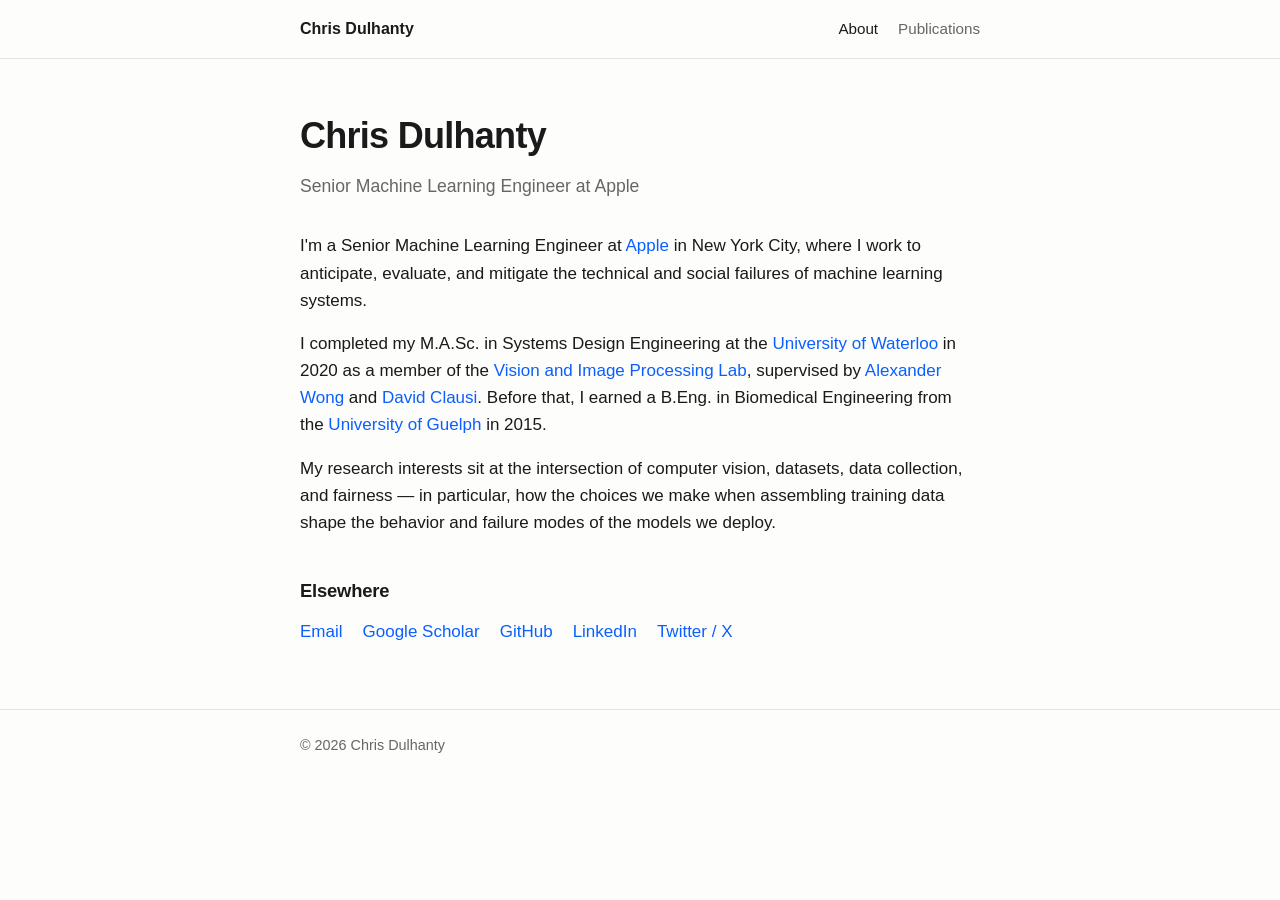
==== index.html @ ca787e2f "Migrate WordPress site to static HTML/CSS Recreates chrisdulhanty.com as a zero-build static site so" ====
<!doctype html>
<html lang="en">
<head>
  <meta charset="utf-8" />
  <meta name="viewport" content="width=device-width, initial-scale=1" />
  <title>Chris Dulhanty</title>
  <meta name="description" content="Chris Dulhanty — Senior Machine Learning Engineer at Apple. Research in computer vision, datasets, and fairness." />
  <meta name="author" content="Chris Dulhanty" />
  <link rel="canonical" href="https://chrisdulhanty.com/" />
  <link rel="stylesheet" href="styles.css" />
  <link rel="icon" href="data:image/svg+xml,<svg xmlns=%22http://www.w3.org/2000/svg%22 viewBox=%220 0 100 100%22><text y=%22.9em%22 font-size=%2290%22>C</text></svg>" />
</head>
<body>
  <header class="site-header">
    <div class="container">
      <a class="brand" href="/">Chris Dulhanty</a>
      <nav class="nav">
        <a href="/" class="active">About</a>
        <a href="/publications.html">Publications</a>
      </nav>
    </div>
  </header>

  <main class="container">
    <section class="hero">
      <h1>Chris Dulhanty</h1>
      <p class="tagline">Senior Machine Learning Engineer at Apple</p>
    </section>

    <section class="prose">
      <p>
        I'm a Senior Machine Learning Engineer at
        <a href="https://www.apple.com/" rel="noopener">Apple</a> in New York
        City, where I work to anticipate, evaluate, and mitigate the technical
        and social failures of machine learning systems.
      </p>

      <p>
        I completed my M.A.Sc. in Systems Design Engineering at the
        <a href="https://uwaterloo.ca/" rel="noopener">University of Waterloo</a>
        in 2020 as a member of the
        <a href="https://uwaterloo.ca/vision-image-processing-lab/" rel="noopener">Vision
        and Image Processing Lab</a>, supervised by
        <a href="https://uwaterloo.ca/vision-image-processing-lab/people-profiles/alexander-wong" rel="noopener">Alexander Wong</a>
        and
        <a href="https://uwaterloo.ca/systems-design-engineering/profile/dclausi" rel="noopener">David Clausi</a>.
        Before that, I earned a B.Eng. in Biomedical Engineering from the
        <a href="https://www.uoguelph.ca/" rel="noopener">University of Guelph</a>
        in 2015.
      </p>

      <p>
        My research interests sit at the intersection of computer vision,
        datasets, data collection, and fairness — in particular, how the
        choices we make when assembling training data shape the behavior and
        failure modes of the models we deploy.
      </p>

      <h2>Elsewhere</h2>
      <ul class="links">
        <li><a href="mailto:chris@chrisdulhanty.com">Email</a></li>
        <li><a href="https://scholar.google.ca/citations?user=_3yBqOgAAAAJ" rel="noopener">Google Scholar</a></li>
        <li><a href="https://github.com/cdulhanty" rel="noopener">GitHub</a></li>
        <li><a href="https://www.linkedin.com/in/chris-dulhanty/" rel="noopener">LinkedIn</a></li>
        <li><a href="https://x.com/chris_dee" rel="noopener">Twitter / X</a></li>
      </ul>
    </section>
  </main>

  <footer class="site-footer">
    <div class="container">
      <p>&copy; <span id="year">2026</span> Chris Dulhanty</p>
    </div>
  </footer>

  <script>document.getElementById('year').textContent = new Date().getFullYear();</script>
</body>
</html>
---- styles.css ----
:root {
  --text: #1a1a1a;
  --muted: #666;
  --bg: #fdfdfb;
  --accent: #0b5fff;
  --border: #e5e5e2;
  --max: 720px;
}

* { box-sizing: border-box; }

html { -webkit-text-size-adjust: 100%; }

body {
  margin: 0;
  color: var(--text);
  background: var(--bg);
  font-family: -apple-system, BlinkMacSystemFont, "Segoe UI", "Helvetica Neue",
    Helvetica, Arial, sans-serif;
  font-size: 17px;
  line-height: 1.6;
  -webkit-font-smoothing: antialiased;
}

a {
  color: var(--accent);
  text-decoration: none;
  border-bottom: 1px solid transparent;
  transition: border-color 0.15s ease;
}
a:hover { border-bottom-color: var(--accent); }

.container {
  max-width: var(--max);
  margin: 0 auto;
  padding: 0 1.25rem;
}

.site-header {
  border-bottom: 1px solid var(--border);
  padding: 1rem 0;
  background: var(--bg);
}
.site-header .container {
  display: flex;
  align-items: center;
  justify-content: space-between;
  gap: 1rem;
  flex-wrap: wrap;
}
.brand {
  font-weight: 600;
  color: var(--text);
  border-bottom: none;
  font-size: 1rem;
}
.nav {
  display: flex;
  gap: 1.25rem;
}
.nav a {
  color: var(--muted);
  border-bottom: none;
  font-size: 0.95rem;
}
.nav a:hover,
.nav a.active { color: var(--text); }

.hero {
  margin: 3rem 0 2rem;
}
.hero h1 {
  font-size: 2.25rem;
  margin: 0 0 0.5rem;
  letter-spacing: -0.02em;
}
.tagline {
  color: var(--muted);
  margin: 0;
  font-size: 1.1rem;
}

.prose { margin-bottom: 4rem; }
.prose h2 {
  font-size: 1.15rem;
  margin: 2.5rem 0 0.75rem;
  letter-spacing: -0.01em;
}
.prose p { margin: 0 0 1rem; }

.links {
  list-style: none;
  padding: 0;
  margin: 0;
  display: flex;
  flex-wrap: wrap;
  gap: 0.5rem 1.25rem;
}

.pubs {
  list-style: none;
  padding: 0;
  margin: 0;
  counter-reset: pub;
}
.pub {
  padding: 1.25rem 0;
  border-bottom: 1px solid var(--border);
  counter-increment: pub;
}
.pub:last-child { border-bottom: none; }
.pub-title {
  font-weight: 600;
  margin: 0 0 0.25rem;
  color: var(--text);
}
.pub-authors {
  margin: 0 0 0.1rem;
  color: var(--muted);
  font-size: 0.95rem;
}
.pub-venue {
  margin: 0 0 0.4rem;
  color: var(--muted);
  font-size: 0.9rem;
  font-style: italic;
}
.pub-links {
  margin: 0;
  font-size: 0.9rem;
}

.note {
  margin-top: 2rem;
  color: var(--muted);
  font-size: 0.95rem;
}

.site-footer {
  border-top: 1px solid var(--border);
  padding: 1.5rem 0;
  color: var(--muted);
  font-size: 0.9rem;
}
.site-footer p { margin: 0; }

@media (prefers-color-scheme: dark) {
  :root {
    --text: #ececec;
    --muted: #9a9a9a;
    --bg: #111214;
    --accent: #6ea8ff;
    --border: #2a2b2f;
  }
}

@media (max-width: 520px) {
  .hero h1 { font-size: 1.85rem; }
  body { font-size: 16px; }
}
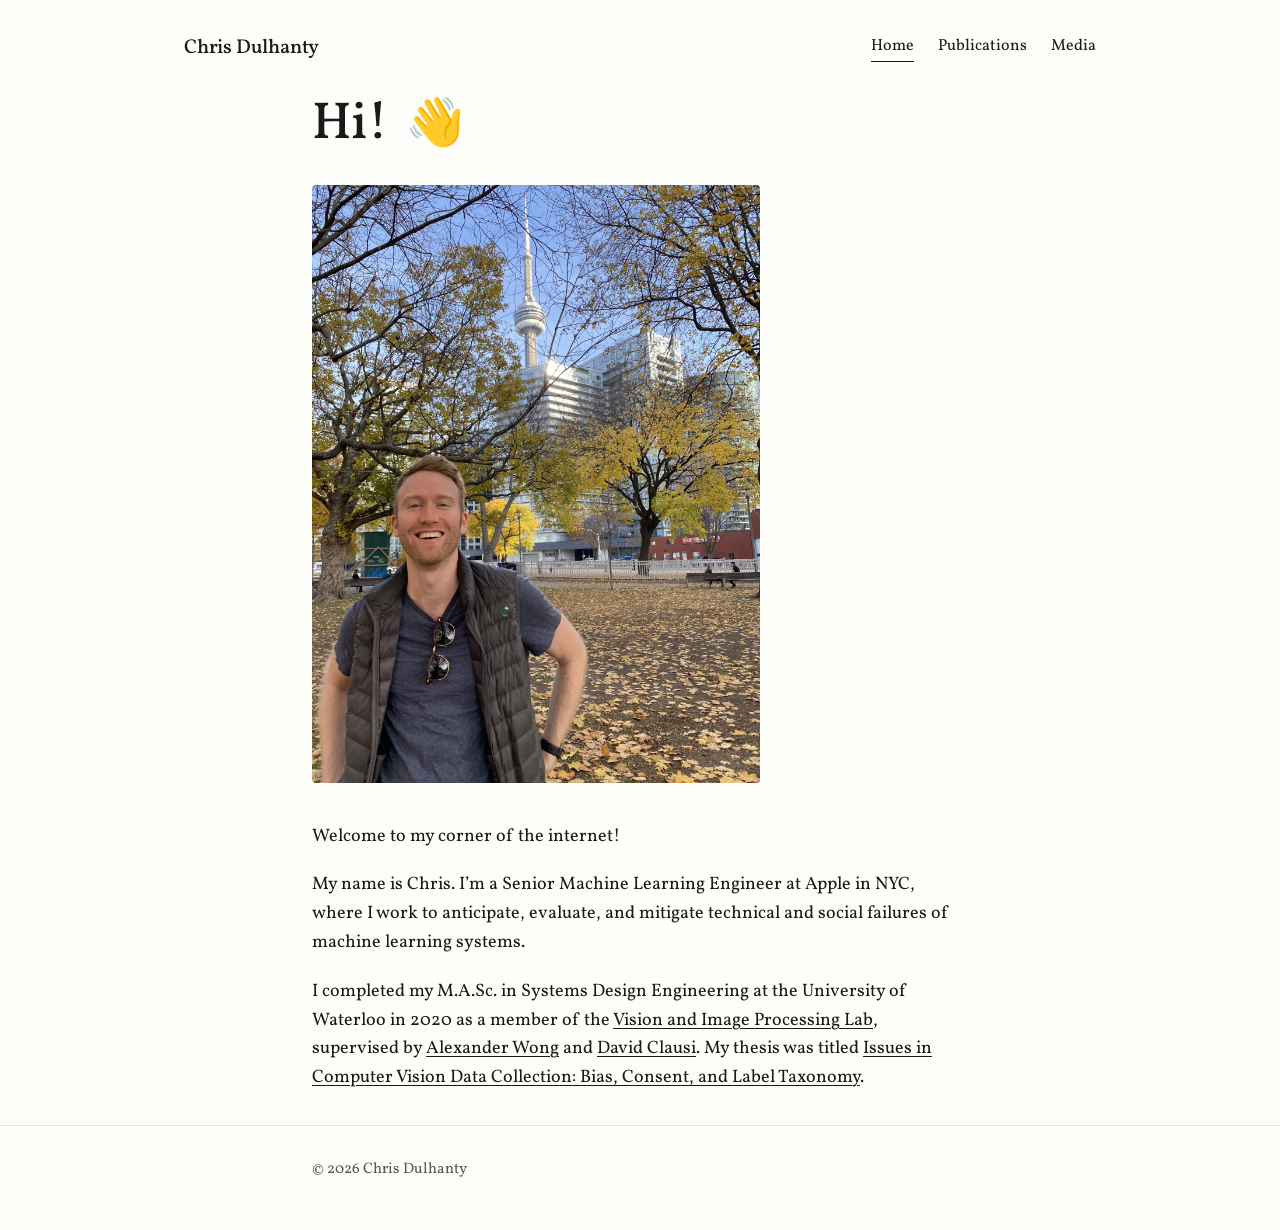
==== commit 689c4d2e: "Rebuild site from Safari webarchives with exact original content Parsed the three .webarchive files " ====
--- a/index.html
+++ b/index.html
@@ -1,70 +1,57 @@
 <!doctype html>
-<html lang="en">
+<html lang="en-US">
 <head>
   <meta charset="utf-8" />
   <meta name="viewport" content="width=device-width, initial-scale=1" />
   <title>Chris Dulhanty</title>
-  <meta name="description" content="Chris Dulhanty — Senior Machine Learning Engineer at Apple. Research in computer vision, datasets, and fairness." />
+  <meta name="description" content="Chris Dulhanty — Senior Machine Learning Engineer at Apple." />
   <meta name="author" content="Chris Dulhanty" />
   <link rel="canonical" href="https://chrisdulhanty.com/" />
   <link rel="stylesheet" href="styles.css" />
-  <link rel="icon" href="data:image/svg+xml,<svg xmlns=%22http://www.w3.org/2000/svg%22 viewBox=%220 0 100 100%22><text y=%22.9em%22 font-size=%2290%22>C</text></svg>" />
+  <link rel="icon" href="data:image/svg+xml,<svg xmlns=%22http://www.w3.org/2000/svg%22 viewBox=%220 0 100 100%22><text y=%22.85em%22 font-size=%2290%22 font-family=%22serif%22>C</text></svg>" />
 </head>
 <body>
+  <a class="skip-link" href="#main">Skip to content</a>
+
   <header class="site-header">
-    <div class="container">
-      <a class="brand" href="/">Chris Dulhanty</a>
-      <nav class="nav">
-        <a href="/" class="active">About</a>
+    <div class="container header-inner">
+      <p class="site-title"><a href="/">Chris Dulhanty</a></p>
+      <nav class="site-nav" aria-label="Primary">
+        <a href="/" class="active">Home</a>
         <a href="/publications.html">Publications</a>
+        <a href="/media.html">Media</a>
       </nav>
     </div>
   </header>
 
-  <main class="container">
-    <section class="hero">
-      <h1>Chris Dulhanty</h1>
-      <p class="tagline">Senior Machine Learning Engineer at Apple</p>
-    </section>
+  <main id="main" class="container">
+    <h1 class="page-title">Hi! <span class="wave" aria-hidden="true">👋</span></h1>
 
-    <section class="prose">
+    <figure class="profile">
+      <img src="assets/images/profile.jpg" alt="Portrait of Chris Dulhanty" width="768" height="1024" />
+    </figure>
+
+    <div class="prose">
+      <p>Welcome to my corner of the internet!</p>
+
       <p>
-        I'm a Senior Machine Learning Engineer at
-        <a href="https://www.apple.com/" rel="noopener">Apple</a> in New York
-        City, where I work to anticipate, evaluate, and mitigate the technical
-        and social failures of machine learning systems.
+        My name is Chris. I&rsquo;m a Senior Machine Learning Engineer at
+        Apple in NYC, where I work to anticipate, evaluate, and mitigate
+        technical and social failures of machine learning systems.
       </p>
 
       <p>
         I completed my M.A.Sc. in Systems Design Engineering at the
-        <a href="https://uwaterloo.ca/" rel="noopener">University of Waterloo</a>
-        in 2020 as a member of the
+        University of Waterloo in 2020 as a member of the
         <a href="https://uwaterloo.ca/vision-image-processing-lab/" rel="noopener">Vision
         and Image Processing Lab</a>, supervised by
-        <a href="https://uwaterloo.ca/vision-image-processing-lab/people-profiles/alexander-wong" rel="noopener">Alexander Wong</a>
+        <a href="http://www.eng.uwaterloo.ca/~a28wong/" rel="noopener">Alexander Wong</a>
         and
         <a href="https://uwaterloo.ca/systems-design-engineering/profile/dclausi" rel="noopener">David Clausi</a>.
-        Before that, I earned a B.Eng. in Biomedical Engineering from the
-        <a href="https://www.uoguelph.ca/" rel="noopener">University of Guelph</a>
-        in 2015.
+        My thesis was titled
+        <a href="https://uwspace.uwaterloo.ca/handle/10012/16414" rel="noopener">Issues in Computer Vision Data Collection: Bias, Consent, and Label Taxonomy</a>.
       </p>
-
-      <p>
-        My research interests sit at the intersection of computer vision,
-        datasets, data collection, and fairness — in particular, how the
-        choices we make when assembling training data shape the behavior and
-        failure modes of the models we deploy.
-      </p>
-
-      <h2>Elsewhere</h2>
-      <ul class="links">
-        <li><a href="mailto:chris@chrisdulhanty.com">Email</a></li>
-        <li><a href="https://scholar.google.ca/citations?user=_3yBqOgAAAAJ" rel="noopener">Google Scholar</a></li>
-        <li><a href="https://github.com/cdulhanty" rel="noopener">GitHub</a></li>
-        <li><a href="https://www.linkedin.com/in/chris-dulhanty/" rel="noopener">LinkedIn</a></li>
-        <li><a href="https://x.com/chris_dee" rel="noopener">Twitter / X</a></li>
-      </ul>
-    </section>
+    </div>
   </main>
 
   <footer class="site-footer">
--- a/styles.css
+++ b/styles.css
@@ -1,10 +1,30 @@
+/* Fonts — served locally, same as the original Twenty Twenty-Five theme */
+@font-face {
+  font-family: "Vollkorn";
+  src: url("assets/fonts/Vollkorn.woff2") format("woff2-variations");
+  font-weight: 100 900;
+  font-style: normal;
+  font-display: swap;
+}
+@font-face {
+  font-family: "Fira Code";
+  src: url("assets/fonts/FiraCode.woff2") format("woff2-variations");
+  font-weight: 100 900;
+  font-style: normal;
+  font-display: swap;
+}
+
 :root {
   --text: #1a1a1a;
-  --muted: #666;
-  --bg: #fdfdfb;
-  --accent: #0b5fff;
-  --border: #e5e5e2;
-  --max: 720px;
+  --muted: #555;
+  --bg: #fdfdf9;
+  --accent: #1a1a1a;
+  --accent-hover: #7e6c39;
+  --border: #1a1a1a1a;
+  --content-max: 44rem;
+  --wide-max: 60rem;
+  --serif: "Vollkorn", Georgia, "Times New Roman", serif;
+  --mono: "Fira Code", ui-monospace, SFMono-Regular, Menlo, monospace;
 }
 
 * { box-sizing: border-box; }
@@ -15,146 +35,192 @@
   margin: 0;
   color: var(--text);
   background: var(--bg);
-  font-family: -apple-system, BlinkMacSystemFont, "Segoe UI", "Helvetica Neue",
-    Helvetica, Arial, sans-serif;
-  font-size: 17px;
+  font-family: var(--serif);
+  font-size: 1.125rem;
   line-height: 1.6;
   -webkit-font-smoothing: antialiased;
+  text-rendering: optimizeLegibility;
 }
 
 a {
   color: var(--accent);
-  text-decoration: none;
-  border-bottom: 1px solid transparent;
-  transition: border-color 0.15s ease;
-}
-a:hover { border-bottom-color: var(--accent); }
+  text-decoration: underline;
+  text-underline-offset: 0.18em;
+  text-decoration-thickness: 1px;
+  transition: color 0.15s ease;
+}
+a:hover { color: var(--accent-hover); }
+
+.skip-link {
+  position: absolute;
+  left: -9999px;
+  top: auto;
+  width: 1px;
+  height: 1px;
+  overflow: hidden;
+}
+.skip-link:focus {
+  left: 1rem;
+  top: 1rem;
+  width: auto;
+  height: auto;
+  background: var(--bg);
+  padding: 0.5rem 1rem;
+  border: 1px solid var(--border);
+  z-index: 100;
+}
 
 .container {
-  max-width: var(--max);
+  max-width: var(--content-max);
   margin: 0 auto;
-  padding: 0 1.25rem;
-}
-
+  padding: 0 1.5rem;
+}
+
+/* --- Header --- */
 .site-header {
-  border-bottom: 1px solid var(--border);
-  padding: 1rem 0;
-  background: var(--bg);
-}
-.site-header .container {
+  padding: 2rem 0 1rem;
+}
+.header-inner {
+  max-width: var(--wide-max);
   display: flex;
   align-items: center;
   justify-content: space-between;
-  gap: 1rem;
+  gap: 1.5rem;
   flex-wrap: wrap;
 }
-.brand {
+.site-title {
+  margin: 0;
+  font-size: 1.25rem;
+  font-weight: 500;
+  letter-spacing: -0.01em;
+}
+.site-title a {
+  color: var(--text);
+  text-decoration: none;
+}
+.site-nav {
+  display: flex;
+  gap: 1.5rem;
+  font-size: 1rem;
+}
+.site-nav a {
+  color: var(--text);
+  text-decoration: none;
+  padding-bottom: 2px;
+  border-bottom: 1px solid transparent;
+}
+.site-nav a:hover,
+.site-nav a.active {
+  border-bottom-color: var(--text);
+}
+
+/* --- Main content --- */
+main { padding: 2rem 0 4rem; }
+
+.page-title {
+  font-size: clamp(2.25rem, 5vw, 3.25rem);
+  font-weight: 500;
+  letter-spacing: -0.01em;
+  line-height: 1.1;
+  margin: 1rem 0 2rem;
+}
+.page-title .wave {
+  display: inline-block;
+  font-size: 0.9em;
+  margin-left: 0.2em;
+}
+
+.profile {
+  margin: 0 0 2.5rem;
+}
+.profile img {
+  display: block;
+  width: 100%;
+  max-width: 28rem;
+  height: auto;
+  border-radius: 4px;
+}
+
+.prose p {
+  margin: 0 0 1.25rem;
+}
+.prose h2 {
+  font-size: 1.75rem;
+  font-weight: 500;
+  letter-spacing: -0.01em;
+  margin: 2.5rem 0 1rem;
+}
+.prose em {
+  font-style: italic;
+}
+.prose strong {
   font-weight: 600;
-  color: var(--text);
-  border-bottom: none;
-  font-size: 1rem;
-}
-.nav {
-  display: flex;
-  gap: 1.25rem;
-}
-.nav a {
-  color: var(--muted);
-  border-bottom: none;
-  font-size: 0.95rem;
-}
-.nav a:hover,
-.nav a.active { color: var(--text); }
-
-.hero {
-  margin: 3rem 0 2rem;
-}
-.hero h1 {
-  font-size: 2.25rem;
-  margin: 0 0 0.5rem;
-  letter-spacing: -0.02em;
-}
-.tagline {
-  color: var(--muted);
-  margin: 0;
-  font-size: 1.1rem;
-}
-
-.prose { margin-bottom: 4rem; }
-.prose h2 {
-  font-size: 1.15rem;
-  margin: 2.5rem 0 0.75rem;
-  letter-spacing: -0.01em;
-}
-.prose p { margin: 0 0 1rem; }
-
-.links {
+}
+
+/* --- Media page --- */
+.media-list {
   list-style: none;
   padding: 0;
   margin: 0;
-  display: flex;
-  flex-wrap: wrap;
-  gap: 0.5rem 1.25rem;
-}
-
-.pubs {
-  list-style: none;
-  padding: 0;
-  margin: 0;
-  counter-reset: pub;
-}
-.pub {
-  padding: 1.25rem 0;
+}
+.media-item {
+  padding: 1.5rem 0;
   border-bottom: 1px solid var(--border);
-  counter-increment: pub;
-}
-.pub:last-child { border-bottom: none; }
-.pub-title {
-  font-weight: 600;
-  margin: 0 0 0.25rem;
-  color: var(--text);
-}
-.pub-authors {
-  margin: 0 0 0.1rem;
+  display: grid;
+  grid-template-columns: 10rem 1fr;
+  gap: 1.5rem;
+  align-items: center;
+}
+.media-item:last-child { border-bottom: none; }
+.media-logo {
+  max-width: 100%;
+  max-height: 3rem;
+  height: auto;
+  width: auto;
+  object-fit: contain;
+}
+.media-item a {
+  font-size: 1.05rem;
+}
+
+@media (max-width: 560px) {
+  .media-item {
+    grid-template-columns: 1fr;
+    gap: 0.75rem;
+  }
+  .media-logo {
+    max-height: 2.5rem;
+    align-self: start;
+  }
+}
+
+/* --- Footer --- */
+.site-footer {
+  padding: 2rem 0 3rem;
   color: var(--muted);
   font-size: 0.95rem;
-}
-.pub-venue {
-  margin: 0 0 0.4rem;
-  color: var(--muted);
-  font-size: 0.9rem;
-  font-style: italic;
-}
-.pub-links {
-  margin: 0;
-  font-size: 0.9rem;
-}
-
-.note {
+  border-top: 1px solid var(--border);
   margin-top: 2rem;
-  color: var(--muted);
-  font-size: 0.95rem;
-}
-
-.site-footer {
-  border-top: 1px solid var(--border);
-  padding: 1.5rem 0;
-  color: var(--muted);
-  font-size: 0.9rem;
 }
 .site-footer p { margin: 0; }
 
+/* --- Dark mode --- */
 @media (prefers-color-scheme: dark) {
   :root {
     --text: #ececec;
     --muted: #9a9a9a;
-    --bg: #111214;
-    --accent: #6ea8ff;
-    --border: #2a2b2f;
+    --bg: #1a1a1a;
+    --accent: #ececec;
+    --accent-hover: #d6c28a;
+    --border: #ffffff1f;
   }
 }
 
+/* --- Mobile tuning --- */
 @media (max-width: 520px) {
-  .hero h1 { font-size: 1.85rem; }
-  body { font-size: 16px; }
-}
+  body { font-size: 1.0625rem; }
+  .site-header { padding: 1.25rem 0 0.5rem; }
+  .header-inner { gap: 0.75rem; }
+  .site-nav { gap: 1rem; }
+  main { padding: 1rem 0 3rem; }
+}
